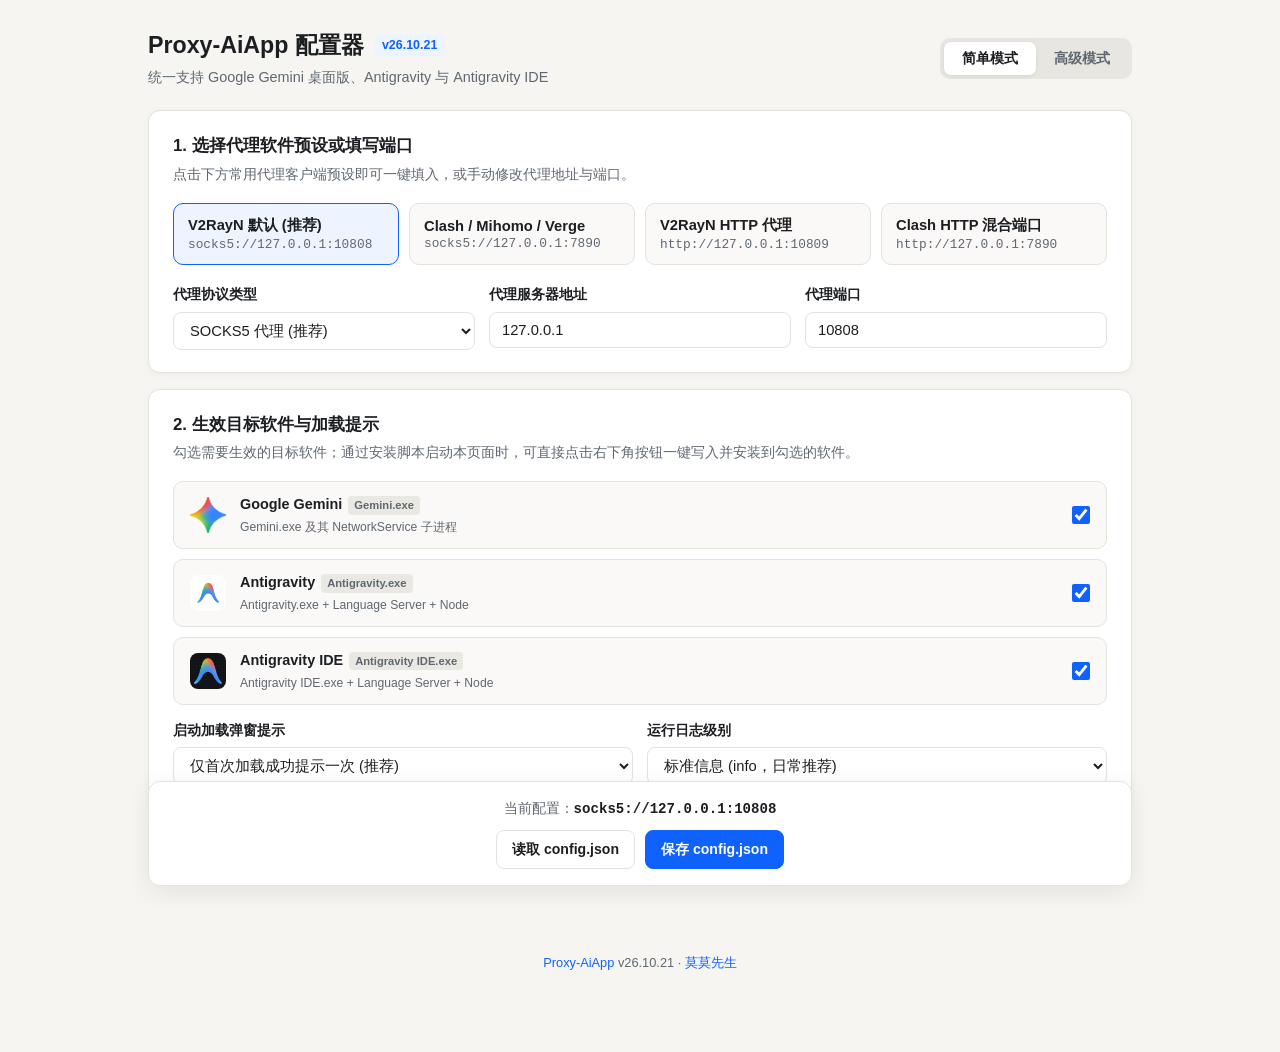
==== index.html @ b47a977d "发布：升级版本至 v26.10.21，优化更新检查逻辑与弹窗按钮文案" ====
<!DOCTYPE html>
<html lang="zh-CN">
<head>
  <meta charset="UTF-8">
  <meta name="viewport" content="width=device-width, initial-scale=1.0">
  <title>Proxy-AiApp 配置器 v26.10.21</title>
  <link rel="icon" type="image/x-icon" href="assets/favicon.ico">
  <link rel="stylesheet" href="assets/css/config-web.css">
</head>
<body>
  <div class="container">
    <div class="header">
      <div class="title-group">
        <h1>
          Proxy-AiApp 配置器
          <span class="badge">v26.10.21</span>
          <span class="badge-online" id="localBridgeBadge">本地直写服务已连接</span>
        </h1>
        <p id="subHeaderText">统一支持 Google Gemini 桌面版、Antigravity 与 Antigravity IDE</p>
      </div>
      <div class="mode-switch">
        <button type="button" class="mode-btn active" id="btnSimple" onclick="setMode('simple')">简单模式</button>
        <button type="button" class="mode-btn" id="btnAdvanced" onclick="setMode('advanced')">高级模式</button>
      </div>
    </div>

    <!-- 第一步：代理服务器设置（简单/高级共用） -->
    <div class="card">
      <div class="card-title">1. 选择代理软件预设或填写端口</div>
      <div class="card-desc">点击下方常用代理客户端预设即可一键填入，或手动修改代理地址与端口。</div>

      <div class="preset-grid">
        <button type="button" class="preset-item active" id="preset-v2ray-socks" onclick="applyPreset('socks5', '127.0.0.1', 10808, 'preset-v2ray-socks')">
          <div class="preset-name">V2RayN 默认 (推荐)</div>
          <div class="preset-detail">socks5://127.0.0.1:10808</div>
        </button>
        <button type="button" class="preset-item" id="preset-clash-socks" onclick="applyPreset('socks5', '127.0.0.1', 7890, 'preset-clash-socks')">
          <div class="preset-name">Clash / Mihomo / Verge</div>
          <div class="preset-detail">socks5://127.0.0.1:7890</div>
        </button>
        <button type="button" class="preset-item" id="preset-v2ray-http" onclick="applyPreset('http', '127.0.0.1', 10809, 'preset-v2ray-http')">
          <div class="preset-name">V2RayN HTTP 代理</div>
          <div class="preset-detail">http://127.0.0.1:10809</div>
        </button>
        <button type="button" class="preset-item" id="preset-clash-http" onclick="applyPreset('http', '127.0.0.1', 7890, 'preset-clash-http')">
          <div class="preset-name">Clash HTTP 混合端口</div>
          <div class="preset-detail">http://127.0.0.1:7890</div>
        </button>
      </div>

      <div class="form-grid">
        <div class="field">
          <label for="proxyType">代理协议类型</label>
          <select id="proxyType" onchange="onFormChange()">
            <option value="socks5">SOCKS5 代理 (推荐)</option>
            <option value="http">HTTP 代理 (支持 CONNECT)</option>
          </select>
        </div>
        <div class="field">
          <label for="proxyHost">代理服务器地址</label>
          <input type="text" id="proxyHost" value="127.0.0.1" placeholder="127.0.0.1" oninput="onFormChange()">
        </div>
        <div class="field">
          <label for="proxyPort">代理端口</label>
          <input type="number" id="proxyPort" value="10808" min="1" max="65535" oninput="onFormChange()">
        </div>
      </div>
    </div>

    <!-- 第二步：生效目标与提示行为 -->
    <div class="card">
      <div class="card-title">2. 生效目标软件与加载提示</div>
      <div class="card-desc">勾选需要生效的目标软件；通过安装脚本启动本页面时，可直接点击右下角按钮一键写入并安装到勾选的软件。</div>

      <div class="app-grid" style="margin-bottom: 16px;">
        <label class="app-check">
          <div class="app-check-main">
            <img class="app-icon" src="assets/img/gemini.png" alt="Google Gemini">
            <div>
              <div class="app-check-title">
                Google Gemini
                <span class="install-tag" id="tagGemini">Gemini.exe</span>
              </div>
              <div class="app-check-sub" id="subGemini">Gemini.exe 及其 NetworkService 子进程</div>
            </div>
          </div>
          <input type="checkbox" id="chkGemini" checked onchange="onTargetCheckChange()">
        </label>
        <label class="app-check">
          <div class="app-check-main">
            <img class="app-icon" src="assets/img/Antigravity.png" alt="Antigravity">
            <div>
              <div class="app-check-title">
                Antigravity
                <span class="install-tag" id="tagAntigravity">Antigravity.exe</span>
              </div>
              <div class="app-check-sub" id="subAntigravity">Antigravity.exe + Language Server + Node</div>
            </div>
          </div>
          <input type="checkbox" id="chkAntigravity" checked onchange="onTargetCheckChange()">
        </label>
        <label class="app-check">
          <div class="app-check-main">
            <img class="app-icon" src="assets/img/Antigravity%20IDE.png" alt="Antigravity IDE">
            <div>
              <div class="app-check-title">
                Antigravity IDE
                <span class="install-tag" id="tagAntigravityIde">Antigravity IDE.exe</span>
              </div>
              <div class="app-check-sub" id="subAntigravityIde">Antigravity IDE.exe + Language Server + Node</div>
            </div>
          </div>
          <input type="checkbox" id="chkAntigravityIde" checked onchange="onTargetCheckChange()">
        </label>
      </div>

      <div class="form-grid">
        <div class="field">
          <label for="uiNotify">启动加载弹窗提示</label>
          <select id="uiNotify" onchange="onFormChange()">
            <option value="once">仅首次加载成功提示一次 (推荐)</option>
            <option value="none">静默运行 (成功时不弹窗)</option>
            <option value="always">每次启动软件都弹窗提示</option>
          </select>
        </div>
        <div class="field">
          <label for="logLevel">运行日志级别</label>
          <select id="logLevel" onchange="onFormChange()">
            <option value="info">标准信息 (info，日常推荐)</option>
            <option value="debug">详细调试 (debug，排查问题时开启)</option>
            <option value="warn">仅警告与错误 (warn)</option>
            <option value="error">仅错误 (error)</option>
          </select>
        </div>
      </div>
    </div>

    <!-- 高级模式专属：协议策略与 FakeIP -->
    <div class="card advanced-only">
      <div class="card-title">3. 网络协议策略与 FakeIP (高级)</div>
      <div class="card-desc">默认已针对 Gemini 与 Antigravity 调优：开启 FakeIP 并阻断 QUIC(UDP) 以强制稳定走 TCP 代理隧道。</div>

      <div class="form-grid">
        <div class="field">
          <label for="fakeIpEnabled">FakeIP 虚拟域名映射</label>
          <select id="fakeIpEnabled" onchange="onFormChange()">
            <option value="true">开启 (推荐，防 DNS 污染并按域名分流)</option>
            <option value="false">关闭</option>
          </select>
        </div>
        <div class="field">
          <label for="fakeIpCidr">FakeIP 地址池网段</label>
          <input type="text" id="fakeIpCidr" value="198.18.0.0/15" oninput="onFormChange()">
        </div>
        <div class="field">
          <label for="udpMode">UDP / QUIC 处理策略</label>
          <select id="udpMode" onchange="onFormChange()">
            <option value="block">阻断 UDP 迫使回退 TCP (block，推荐最稳)</option>
            <option value="auto">自动 (SOCKS5 尝试 UDP Associate)</option>
            <option value="proxy">强制走 SOCKS5 UDP 代理 (proxy)</option>
            <option value="direct">UDP 直连 (direct)</option>
          </select>
        </div>
        <div class="field">
          <label for="ipv6Mode">IPv6 处理策略</label>
          <select id="ipv6Mode" onchange="onFormChange()">
            <option value="block">阻止纯 IPv6 连接防泄漏 (block，推荐)</option>
            <option value="proxy">IPv6 走代理 (proxy)</option>
            <option value="direct">IPv6 直连 (direct)</option>
          </select>
        </div>
        <div class="field">
          <label for="dnsMode">DNS (53 端口) 策略</label>
          <select id="dnsMode" onchange="onFormChange()">
            <option value="direct">直连并配合 FakeIP 拦截 (direct，推荐)</option>
            <option value="proxy">53 端口走代理 (proxy)</option>
          </select>
        </div>
        <div class="field">
          <label for="allowedPorts">允许走代理的目标端口 (逗号分隔)</label>
          <input type="text" id="allowedPorts" value="80, 443" placeholder="80, 443 (留空表示全部端口)" oninput="onFormChange()">
        </div>
      </div>
    </div>

    <!-- 高级模式专属：超时与进程列表 -->
    <div class="card advanced-only">
      <div class="card-title">4. 超时控制与目标进程列表 (高级)</div>
      <div class="card-desc">一行一个进程名，子进程注入器会按此列表自动注入代理 Hook。</div>

      <div class="form-grid" style="margin-bottom: 14px;">
        <div class="field">
          <label for="connectTimeout">连接超时 (毫秒)</label>
          <input type="number" id="connectTimeout" value="5000" min="500" max="60000" oninput="onFormChange()">
        </div>
        <div class="field">
          <label for="sendTimeout">发送超时 (毫秒)</label>
          <input type="number" id="sendTimeout" value="5000" min="500" max="60000" oninput="onFormChange()">
        </div>
        <div class="field">
          <label for="recvTimeout">接收超时 (毫秒)</label>
          <input type="number" id="recvTimeout" value="5000" min="500" max="60000" oninput="onFormChange()">
        </div>
      </div>

      <div class="field">
        <label for="targetProcesses">目标进程列表 (每行一个可执行文件名)</label>
        <textarea id="targetProcesses" rows="6" class="json-area" style="min-height: 130px;" oninput="onFormChange()"></textarea>
      </div>
    </div>

    <!-- 高级模式专属：JSON 实时预览 -->
    <div class="card advanced-only">
      <div class="card-title">5. config.json 实时预览</div>
      <div class="card-desc">可以直接复制下方内容保存到应用目录的 config.json 中。</div>
      <textarea id="jsonPreview" class="json-area" readonly></textarea>
    </div>

    <!-- 底部操作栏 -->
    <div class="action-bar">
      <div class="status-text">
        当前配置：<strong id="summaryText">socks5://127.0.0.1:10808</strong>
      </div>
      <div class="btn-group">
        <input type="file" id="fileInput" accept=".json,application/json" style="display:none" onchange="onFileSelected(event)">
        <button type="button" class="btn" id="btnOpenFile" onclick="openConfigFile()">读取 config.json</button>
        <button type="button" class="btn btn-primary" id="btnSaveOnly" onclick="saveConfigFile()">保存 config.json</button>
        <button type="button" class="btn btn-success" id="btnSaveAndInstall" style="display:none" onclick="saveAndInstall()">保存并一键安装到勾选软件</button>
      </div>
    </div>

    <div class="footer">
      <a href="https://github.com/hcllmsx/proxy-aiapp" target="_blank" rel="noopener">Proxy-AiApp</a> v26.10.21 · <a href="https://space.bilibili.com/255947051" target="_blank" rel="noopener">莫莫先生</a>
    </div>
  </div>

  <div class="toast" id="toast">已保存</div>

  <script src="assets/js/config-web.js"></script>
</body>
</html>
---- assets/css/config-web.css ----
:root {
  --bg: #f6f5f2;
  --card: #ffffff;
  --border: #e4e2dd;
  --text: #1c1e21;
  --muted: #606770;
  --accent: #0f62fe;
  --accent-hover: #0043ce;
  --accent-soft: #edf4ff;
  --success: #198038;
  --success-bg: #defbe6;
  --warn: #b28600;
  --radius: 12px;
  --shadow: 0 2px 10px rgba(0, 0, 0, 0.04);
}

* {
  box-sizing: border-box;
  margin: 0;
  padding: 0;
}

body {
  font-family: -apple-system, BlinkMacSystemFont, "Segoe UI", "Microsoft YaHei", sans-serif;
  background: var(--bg);
  color: var(--text);
  line-height: 1.5;
  padding: 28px 16px 80px;
}

.container {
  max-width: 984px;
  margin: 0 auto;
}

/* 顶部栏 */
.header {
  display: flex;
  flex-wrap: wrap;
  align-items: center;
  justify-content: space-between;
  gap: 16px;
  margin-bottom: 22px;
}

.title-group h1 {
  font-size: 1.45rem;
  font-weight: 700;
  display: flex;
  align-items: center;
  gap: 10px;
}

.badge {
  font-size: 0.78rem;
  font-weight: 600;
  padding: 2px 8px;
  border-radius: 6px;
  background: var(--accent-soft);
  color: var(--accent);
}

.badge-online {
  font-size: 0.76rem;
  font-weight: 600;
  padding: 2px 9px;
  border-radius: 6px;
  background: var(--success-bg);
  color: var(--success);
  display: none;
}

.title-group p {
  color: var(--muted);
  font-size: 0.9rem;
  margin-top: 4px;
}

/* 模式切换按钮组 */
.mode-switch {
  display: inline-flex;
  background: #e8e6e1;
  padding: 4px;
  border-radius: 10px;
}

.mode-btn {
  border: none;
  background: transparent;
  color: var(--muted);
  font-size: 0.9rem;
  font-weight: 600;
  padding: 7px 18px;
  border-radius: 7px;
  cursor: pointer;
  transition: all 0.15s ease;
}

.mode-btn.active {
  background: var(--card);
  color: var(--text);
  box-shadow: 0 1px 4px rgba(0, 0, 0, 0.08);
}

/* 卡片通用 */
.card {
  background: var(--card);
  border: 1px solid var(--border);
  border-radius: var(--radius);
  padding: 22px 24px;
  margin-bottom: 16px;
  box-shadow: var(--shadow);
}

.card-title {
  font-size: 1.05rem;
  font-weight: 700;
  margin-bottom: 6px;
  display: flex;
  align-items: center;
  justify-content: space-between;
}

.card-desc {
  font-size: 0.86rem;
  color: var(--muted);
  margin-bottom: 18px;
}

/* 一键预设网格 */
.preset-grid {
  display: grid;
  grid-template-columns: repeat(auto-fit, minmax(175px, 1fr));
  gap: 10px;
  margin-bottom: 20px;
}

.preset-item {
  border: 1.5px solid var(--border);
  border-radius: 10px;
  padding: 12px 14px;
  cursor: pointer;
  background: #faf9f7;
  transition: all 0.15s ease;
  text-align: left;
}

.preset-item:hover {
  border-color: var(--accent);
  background: var(--accent-soft);
}

.preset-item.active {
  border-color: var(--accent);
  background: var(--accent-soft);
}

.preset-name {
  font-weight: 700;
  font-size: 0.92rem;
  color: var(--text);
}

.preset-detail {
  font-size: 0.8rem;
  color: var(--muted);
  margin-top: 2px;
  font-family: ui-monospace, SFMono-Regular, Consolas, monospace;
}

/* 表单布局 */
.form-grid {
  display: grid;
  grid-template-columns: repeat(auto-fit, minmax(200px, 1fr));
  gap: 14px;
}

.field {
  display: flex;
  flex-direction: column;
  gap: 6px;
}

.field label {
  font-size: 0.85rem;
  font-weight: 600;
  color: var(--text);
}

.field input,
.field select,
.field textarea {
  width: 100%;
  padding: 9px 12px;
  border: 1px solid var(--border);
  border-radius: 8px;
  font-size: 0.92rem;
  background: #fff;
  color: var(--text);
  outline: none;
  transition: border-color 0.15s ease;
}

.field input:focus,
.field select:focus,
.field textarea:focus {
  border-color: var(--accent);
}

/* 目标应用勾选框 */
.app-grid {
  display: flex;
  flex-direction: column;
  gap: 10px;
}

.app-check {
  display: flex;
  align-items: center;
  justify-content: space-between;
  gap: 14px;
  padding: 12px 16px;
  border: 1px solid var(--border);
  border-radius: 10px;
  background: #faf9f7;
  cursor: pointer;
  user-select: none;
  transition: border-color 0.15s ease, background 0.15s ease;
}

.app-check:hover {
  border-color: var(--accent);
  background: var(--accent-soft);
}

.app-check-main {
  display: flex;
  align-items: center;
  gap: 14px;
  flex: 1;
  min-width: 0;
}

.app-icon {
  width: 36px;
  height: 36px;
  border-radius: 8px;
  object-fit: contain;
  flex-shrink: 0;
}

.app-check input[type="checkbox"] {
  width: 18px;
  height: 18px;
  accent-color: var(--accent);
  flex-shrink: 0;
  cursor: pointer;
}

.app-check-title {
  font-size: 0.9rem;
  font-weight: 600;
  display: flex;
  align-items: center;
  gap: 6px;
  flex-wrap: wrap;
}

.install-tag {
  font-size: 0.7rem;
  font-weight: 600;
  padding: 1px 6px;
  border-radius: 4px;
  background: #eae8e3;
  color: var(--muted);
}

.install-tag.installed {
  background: var(--success-bg);
  color: var(--success);
}

.app-check-sub {
  font-size: 0.76rem;
  color: var(--muted);
  margin-top: 2px;
  word-break: break-all;
}

/* 底部操作栏 */
.action-bar {
  position: sticky;
  bottom: 14px;
  background: rgba(255, 255, 255, 0.96);
  backdrop-filter: blur(8px);
  border: 1px solid var(--border);
  border-radius: var(--radius);
  padding: 16px 24px;
  display: flex;
  flex-direction: column;
  align-items: center;
  justify-content: center;
  text-align: center;
  gap: 10px;
  box-shadow: 0 6px 24px rgba(0, 0, 0, 0.08);
  z-index: 20;
}

.status-text {
  font-size: 0.88rem;
  color: var(--muted);
}

.status-text strong {
  color: var(--text);
  font-family: ui-monospace, SFMono-Regular, Consolas, monospace;
}

.btn-group {
  display: flex;
  flex-wrap: wrap;
  align-items: center;
  justify-content: center;
  gap: 10px;
}

.btn {
  border: 1px solid var(--border);
  background: #ffffff;
  color: var(--text);
  font-size: 0.88rem;
  font-weight: 600;
  padding: 9px 15px;
  border-radius: 8px;
  cursor: pointer;
  transition: all 0.15s ease;
}

.btn:hover {
  background: #f3f1ed;
}

.btn-primary {
  background: var(--accent);
  border-color: var(--accent);
  color: #ffffff;
}

.btn-primary:hover {
  background: var(--accent-hover);
}

.btn-success {
  background: var(--success);
  border-color: var(--success);
  color: #ffffff;
}

.btn-success:hover {
  background: #0e6027;
}

.advanced-only {
  display: none;
}

body.mode-advanced .advanced-only {
  display: block;
}

.json-area {
  width: 100%;
  padding: 12px 14px;
  border: 1px solid var(--border);
  border-radius: 8px;
  background: #faf9f7;
  color: var(--text);
  outline: none;
  font-family: ui-monospace, SFMono-Regular, Consolas, monospace;
  font-size: 0.84rem;
  min-height: 240px;
  resize: vertical;
  line-height: 1.5;
}

.toast {
  position: fixed;
  top: 20px;
  right: 20px;
  background: #1e293b;
  color: #ffffff;
  padding: 10px 18px;
  border-radius: 8px;
  font-size: 0.86rem;
  opacity: 0;
  pointer-events: none;
  transform: translateY(-8px);
  transition: all 0.2s ease;
  z-index: 100;
}

.toast.show {
  opacity: 1;
  transform: translateY(0);
}

.footer {
  margin-top: 24px;
  text-align: center;
  font-size: 0.8rem;
  color: var(--muted);
}

.footer a {
  color: var(--accent);
  text-decoration: none;
}
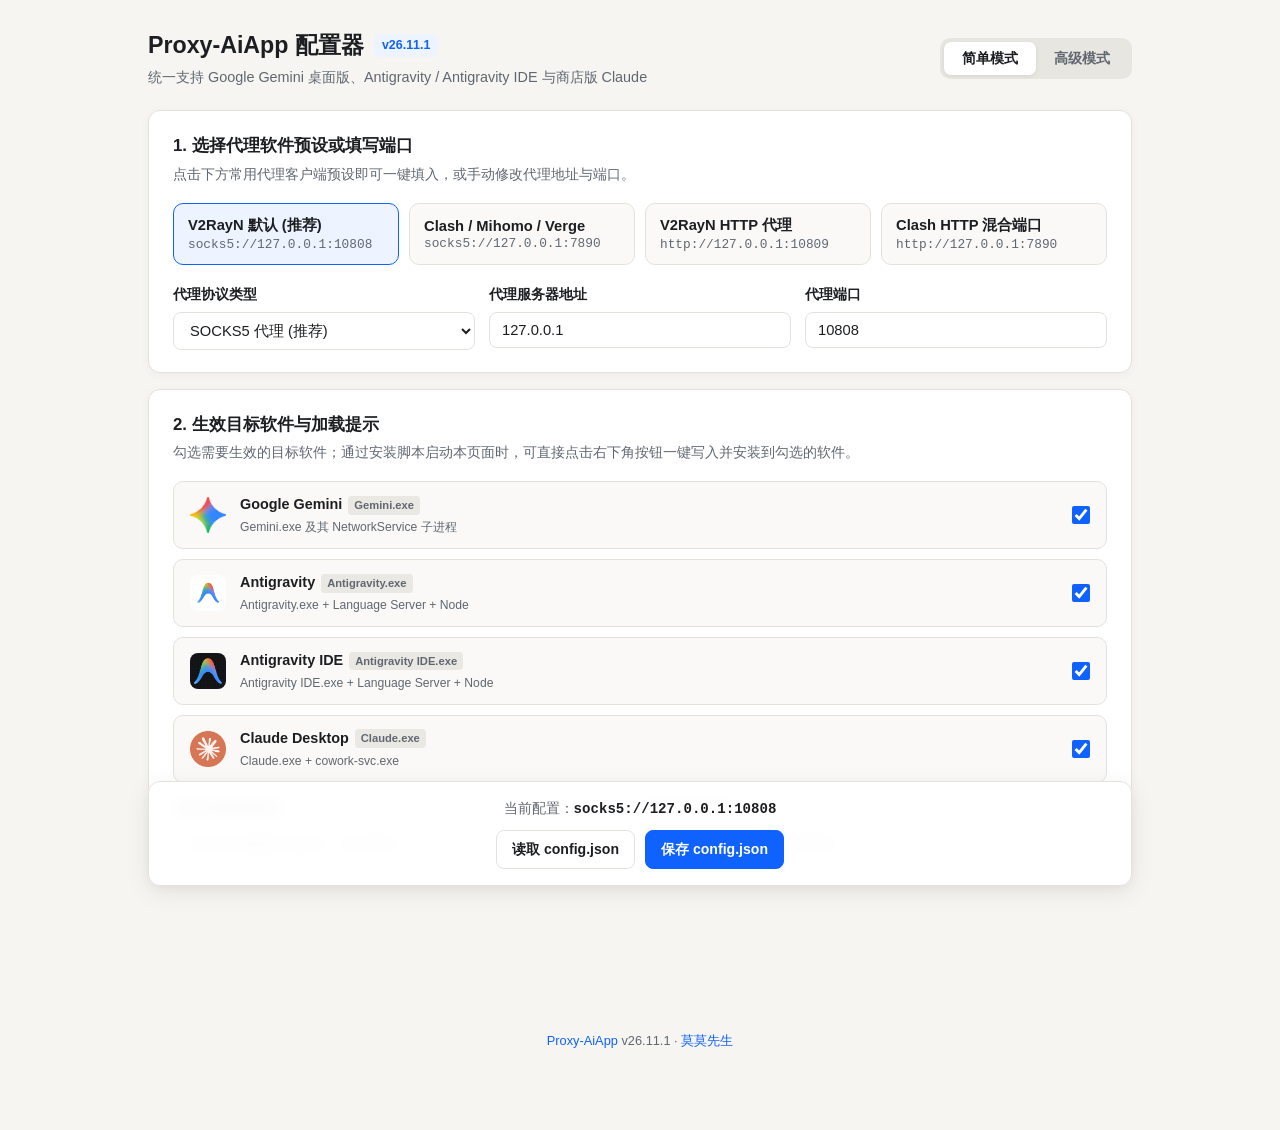
==== commit 717ef893: "发布：升级版本至 v26.11.1，新增微软商店版 Claude Desktop 支持与进程自动关闭重启" ====
--- a/index.html
+++ b/index.html
@@ -3,7 +3,7 @@
 <head>
   <meta charset="UTF-8">
   <meta name="viewport" content="width=device-width, initial-scale=1.0">
-  <title>Proxy-AiApp 配置器 v26.10.21</title>
+  <title>Proxy-AiApp 配置器 v26.11.1</title>
   <link rel="icon" type="image/x-icon" href="assets/favicon.ico">
   <link rel="stylesheet" href="assets/css/config-web.css">
 </head>
@@ -13,10 +13,10 @@
       <div class="title-group">
         <h1>
           Proxy-AiApp 配置器
-          <span class="badge">v26.10.21</span>
+          <span class="badge">v26.11.1</span>
           <span class="badge-online" id="localBridgeBadge">本地直写服务已连接</span>
         </h1>
-        <p id="subHeaderText">统一支持 Google Gemini 桌面版、Antigravity 与 Antigravity IDE</p>
+        <p id="subHeaderText">统一支持 Google Gemini 桌面版、Antigravity / Antigravity IDE 与商店版 Claude</p>
       </div>
       <div class="mode-switch">
         <button type="button" class="mode-btn active" id="btnSimple" onclick="setMode('simple')">简单模式</button>
@@ -111,6 +111,19 @@
             </div>
           </div>
           <input type="checkbox" id="chkAntigravityIde" checked onchange="onTargetCheckChange()">
+        </label>
+        <label class="app-check">
+          <div class="app-check-main">
+            <img class="app-icon" src="assets/img/Claude.png" alt="Claude Desktop">
+            <div>
+              <div class="app-check-title">
+                Claude Desktop
+                <span class="install-tag" id="tagClaude">Claude.exe</span>
+              </div>
+              <div class="app-check-sub" id="subClaude">Claude.exe + cowork-svc.exe</div>
+            </div>
+          </div>
+          <input type="checkbox" id="chkClaude" checked onchange="onTargetCheckChange()">
         </label>
       </div>
 
@@ -230,7 +243,7 @@
     </div>
 
     <div class="footer">
-      <a href="https://github.com/hcllmsx/proxy-aiapp" target="_blank" rel="noopener">Proxy-AiApp</a> v26.10.21 · <a href="https://space.bilibili.com/255947051" target="_blank" rel="noopener">莫莫先生</a>
+      <a href="https://github.com/hcllmsx/proxy-aiapp" target="_blank" rel="noopener">Proxy-AiApp</a> v26.11.1 · <a href="https://space.bilibili.com/255947051" target="_blank" rel="noopener">莫莫先生</a>
     </div>
   </div>
 
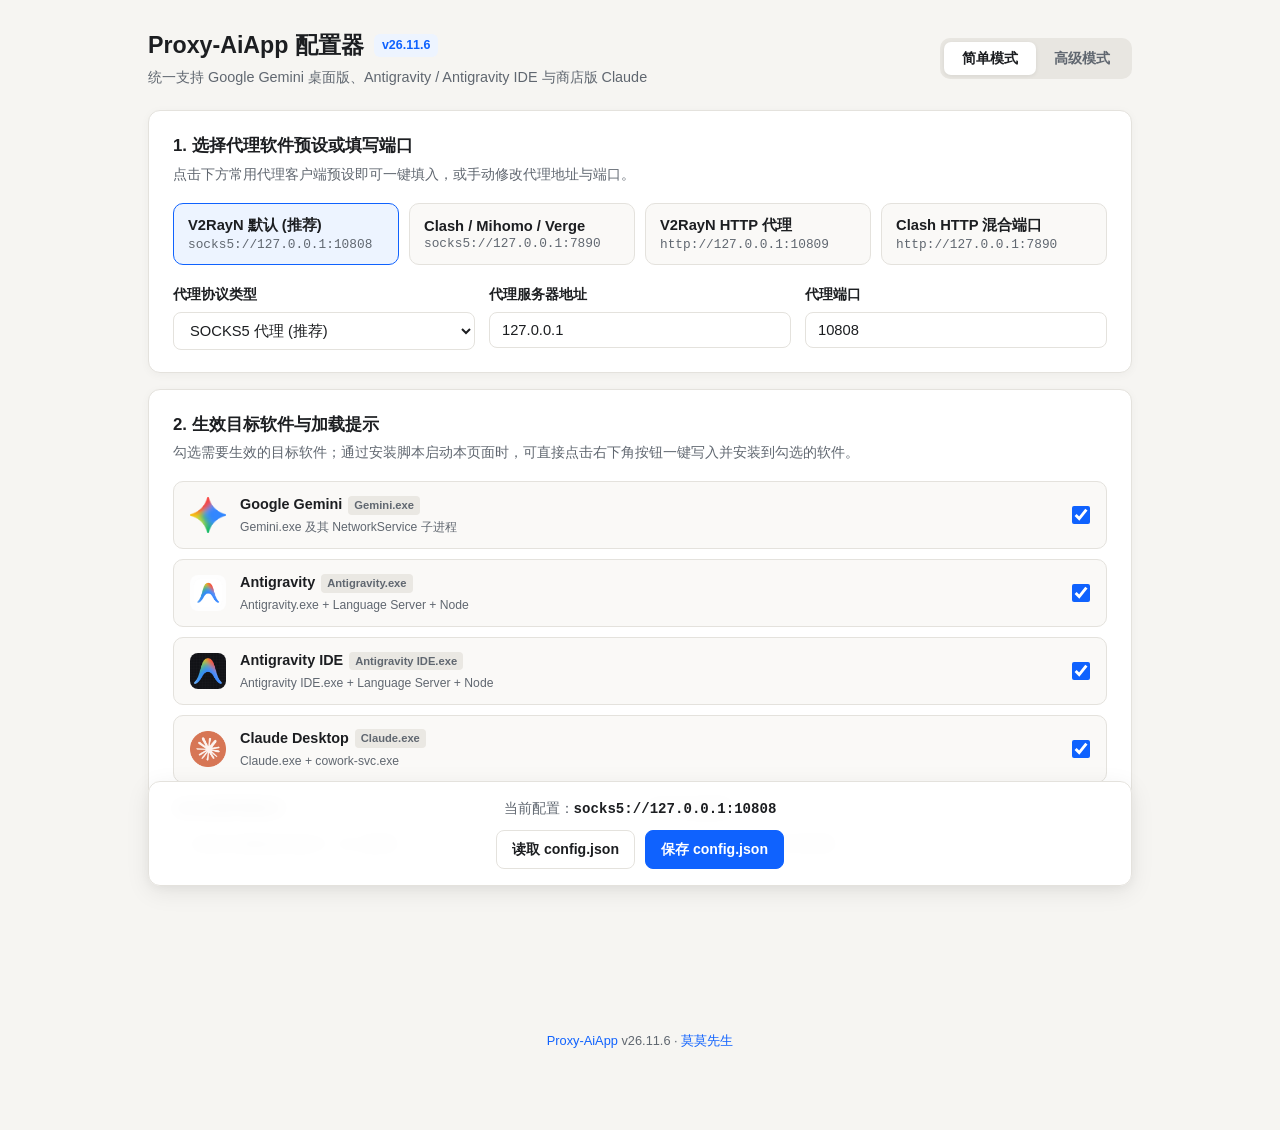
==== commit 3317b2bc: "发布：升级版本至 v26.11.6，修复 Gemini 版本目录比较并清理旧版本残留代理，优化启动日志与 CLI 定位性能" ====
--- a/index.html
+++ b/index.html
@@ -3,7 +3,7 @@
 <head>
   <meta charset="UTF-8">
   <meta name="viewport" content="width=device-width, initial-scale=1.0">
-  <title>Proxy-AiApp 配置器 v26.11.1</title>
+  <title>Proxy-AiApp 配置器 v26.11.6</title>
   <link rel="icon" type="image/x-icon" href="assets/favicon.ico">
   <link rel="stylesheet" href="assets/css/config-web.css">
 </head>
@@ -13,7 +13,7 @@
       <div class="title-group">
         <h1>
           Proxy-AiApp 配置器
-          <span class="badge">v26.11.1</span>
+          <span class="badge">v26.11.6</span>
           <span class="badge-online" id="localBridgeBadge">本地直写服务已连接</span>
         </h1>
         <p id="subHeaderText">统一支持 Google Gemini 桌面版、Antigravity / Antigravity IDE 与商店版 Claude</p>
@@ -243,7 +243,8 @@
     </div>
 
     <div class="footer">
-      <a href="https://github.com/hcllmsx/proxy-aiapp" target="_blank" rel="noopener">Proxy-AiApp</a> v26.11.1 · <a href="https://space.bilibili.com/255947051" target="_blank" rel="noopener">莫莫先生</a>
+      <a href="https://github.com/hcllmsx/proxy-aiapp" target="_blank" rel="noopener">Proxy-AiApp</a> v26.11.6 · <a href="https://space.bilibili.com/255947051" target="_blank" rel="noopener">莫莫先生</a>
+      <div class="update-notice" id="updateNotice" style="display:none"></div>
     </div>
   </div>
 
--- a/assets/css/config-web.css
+++ b/assets/css/config-web.css
@@ -415,3 +415,13 @@
   color: var(--accent);
   text-decoration: none;
 }
+
+.update-notice {
+  margin-top: 6px;
+  color: var(--warn);
+}
+
+.update-notice a {
+  color: inherit;
+  font-weight: 600;
+}
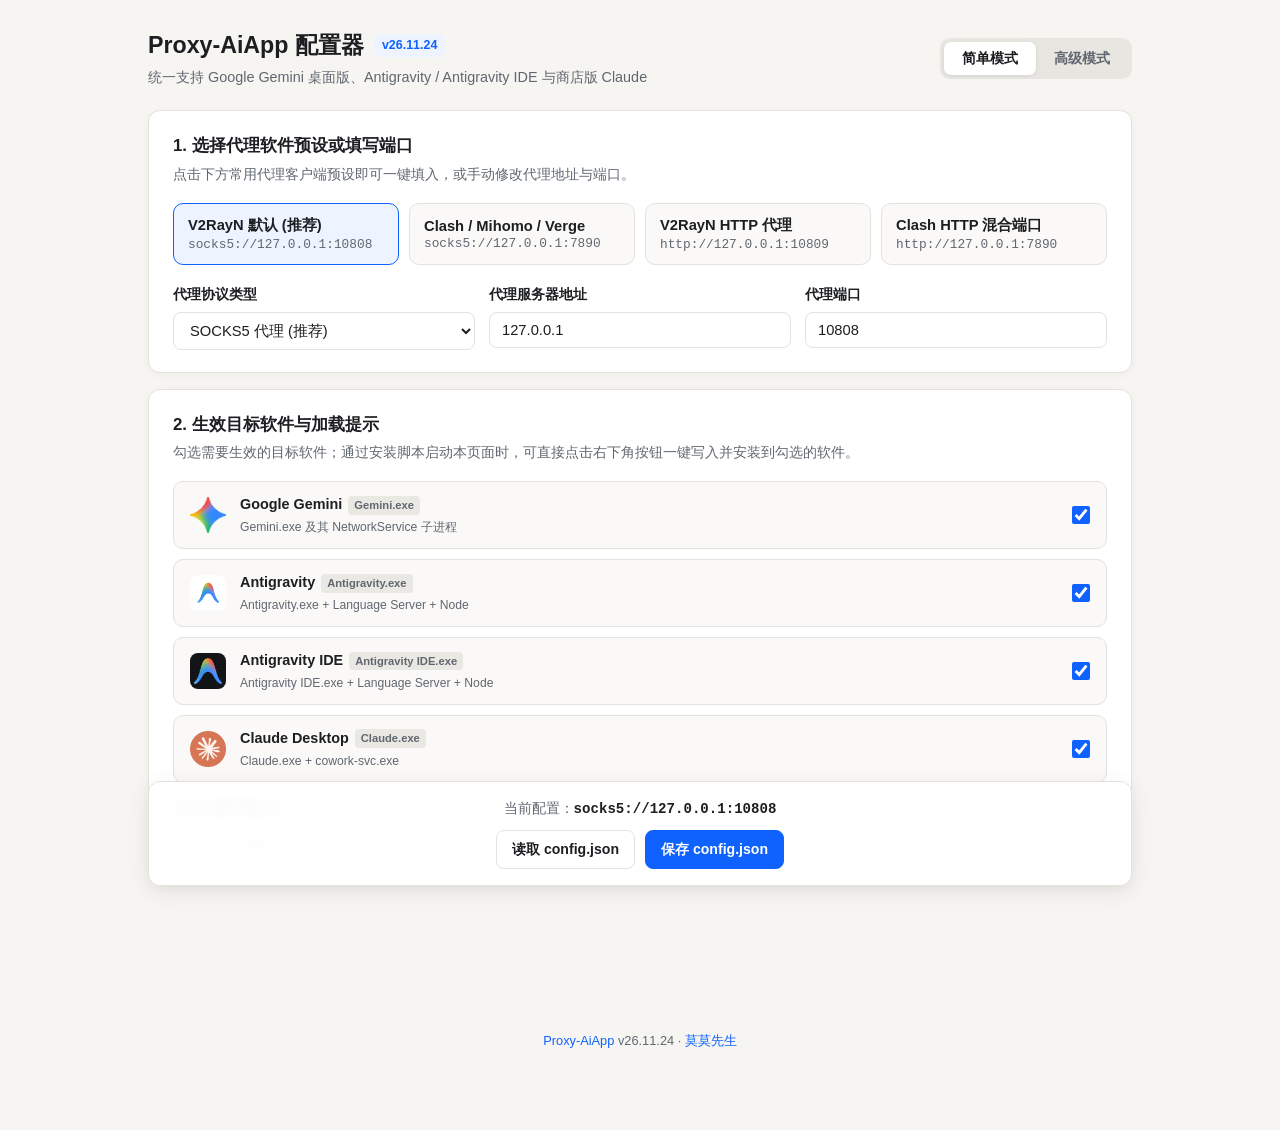
==== commit e13691aa: "发布：升级版本至 v26.11.24，安装脚本菜单状态按未检测/未安装/已安装分色高亮" ====
--- a/index.html
+++ b/index.html
@@ -3,7 +3,7 @@
 <head>
   <meta charset="UTF-8">
   <meta name="viewport" content="width=device-width, initial-scale=1.0">
-  <title>Proxy-AiApp 配置器 v26.11.6</title>
+  <title>Proxy-AiApp 配置器 v26.11.24</title>
   <link rel="icon" type="image/x-icon" href="assets/favicon.ico">
   <link rel="stylesheet" href="assets/css/config-web.css">
 </head>
@@ -13,7 +13,7 @@
       <div class="title-group">
         <h1>
           Proxy-AiApp 配置器
-          <span class="badge">v26.11.6</span>
+          <span class="badge">v26.11.24</span>
           <span class="badge-online" id="localBridgeBadge">本地直写服务已连接</span>
         </h1>
         <p id="subHeaderText">统一支持 Google Gemini 桌面版、Antigravity / Antigravity IDE 与商店版 Claude</p>
@@ -243,7 +243,7 @@
     </div>
 
     <div class="footer">
-      <a href="https://github.com/hcllmsx/proxy-aiapp" target="_blank" rel="noopener">Proxy-AiApp</a> v26.11.6 · <a href="https://space.bilibili.com/255947051" target="_blank" rel="noopener">莫莫先生</a>
+      <a href="https://github.com/hcllmsx/proxy-aiapp" target="_blank" rel="noopener">Proxy-AiApp</a> v26.11.24 · <a href="https://space.bilibili.com/255947051" target="_blank" rel="noopener">莫莫先生</a>
       <div class="update-notice" id="updateNotice" style="display:none"></div>
     </div>
   </div>
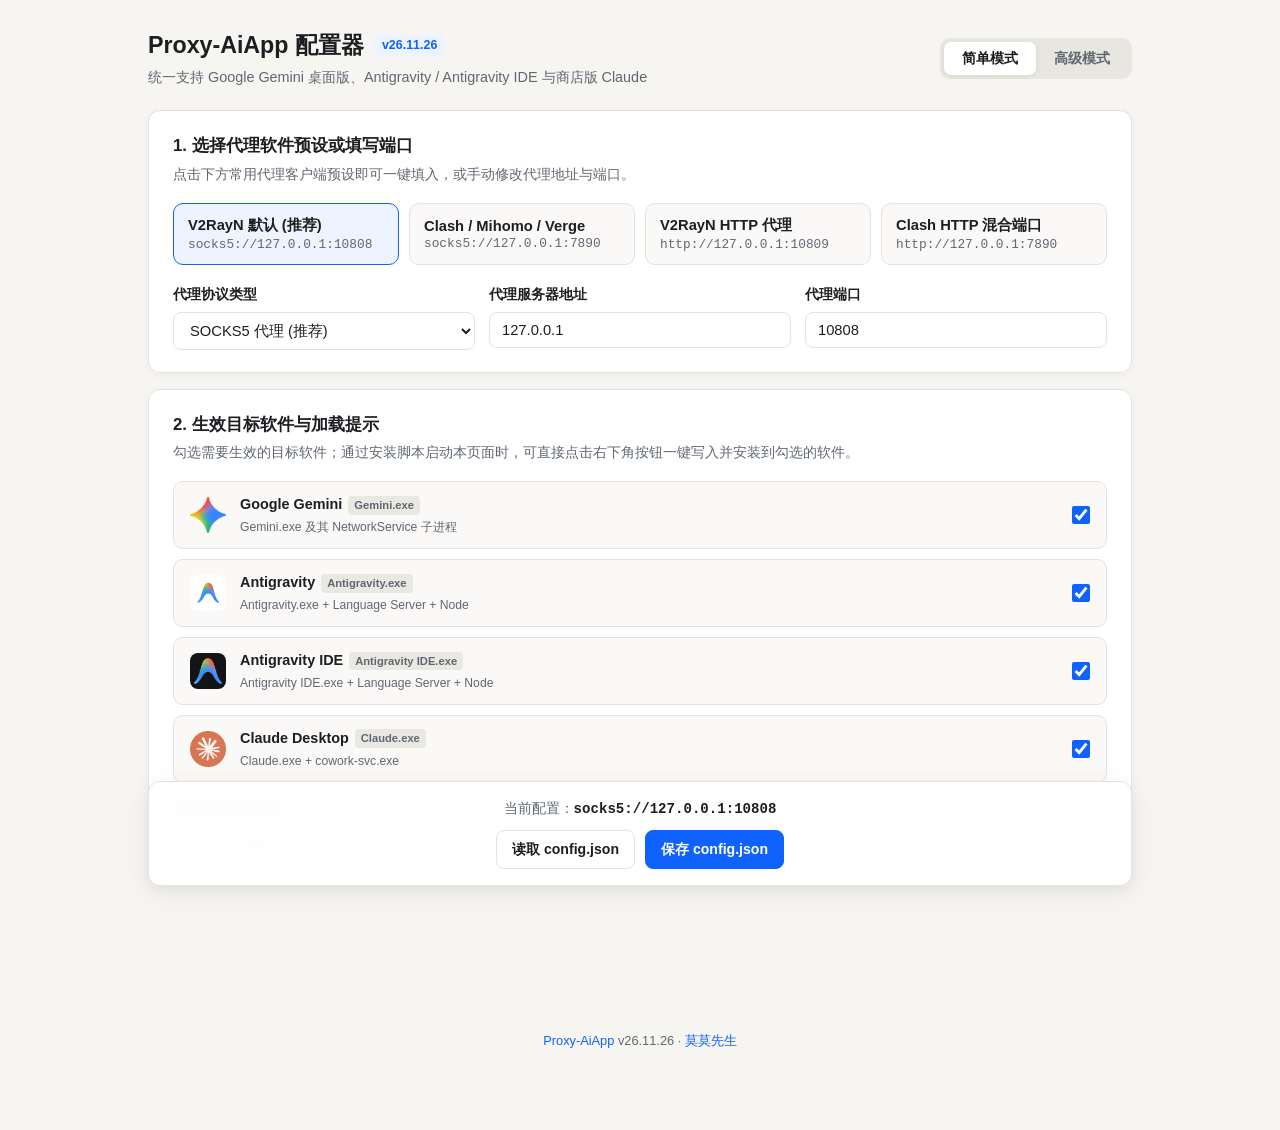
==== commit 93037a7f: "发布：升级版本至 v26.11.26，Antigravity 内置浏览器纳入全量代理 Hook，安装菜单第 3 项改为仅安装未安装软件" ====
--- a/index.html
+++ b/index.html
@@ -3,7 +3,7 @@
 <head>
   <meta charset="UTF-8">
   <meta name="viewport" content="width=device-width, initial-scale=1.0">
-  <title>Proxy-AiApp 配置器 v26.11.24</title>
+  <title>Proxy-AiApp 配置器 v26.11.26</title>
   <link rel="icon" type="image/x-icon" href="assets/favicon.ico">
   <link rel="stylesheet" href="assets/css/config-web.css">
 </head>
@@ -13,7 +13,7 @@
       <div class="title-group">
         <h1>
           Proxy-AiApp 配置器
-          <span class="badge">v26.11.24</span>
+          <span class="badge">v26.11.26</span>
           <span class="badge-online" id="localBridgeBadge">本地直写服务已连接</span>
         </h1>
         <p id="subHeaderText">统一支持 Google Gemini 桌面版、Antigravity / Antigravity IDE 与商店版 Claude</p>
@@ -243,7 +243,7 @@
     </div>
 
     <div class="footer">
-      <a href="https://github.com/hcllmsx/proxy-aiapp" target="_blank" rel="noopener">Proxy-AiApp</a> v26.11.24 · <a href="https://space.bilibili.com/255947051" target="_blank" rel="noopener">莫莫先生</a>
+      <a href="https://github.com/hcllmsx/proxy-aiapp" target="_blank" rel="noopener">Proxy-AiApp</a> v26.11.26 · <a href="https://space.bilibili.com/255947051" target="_blank" rel="noopener">莫莫先生</a>
       <div class="update-notice" id="updateNotice" style="display:none"></div>
     </div>
   </div>
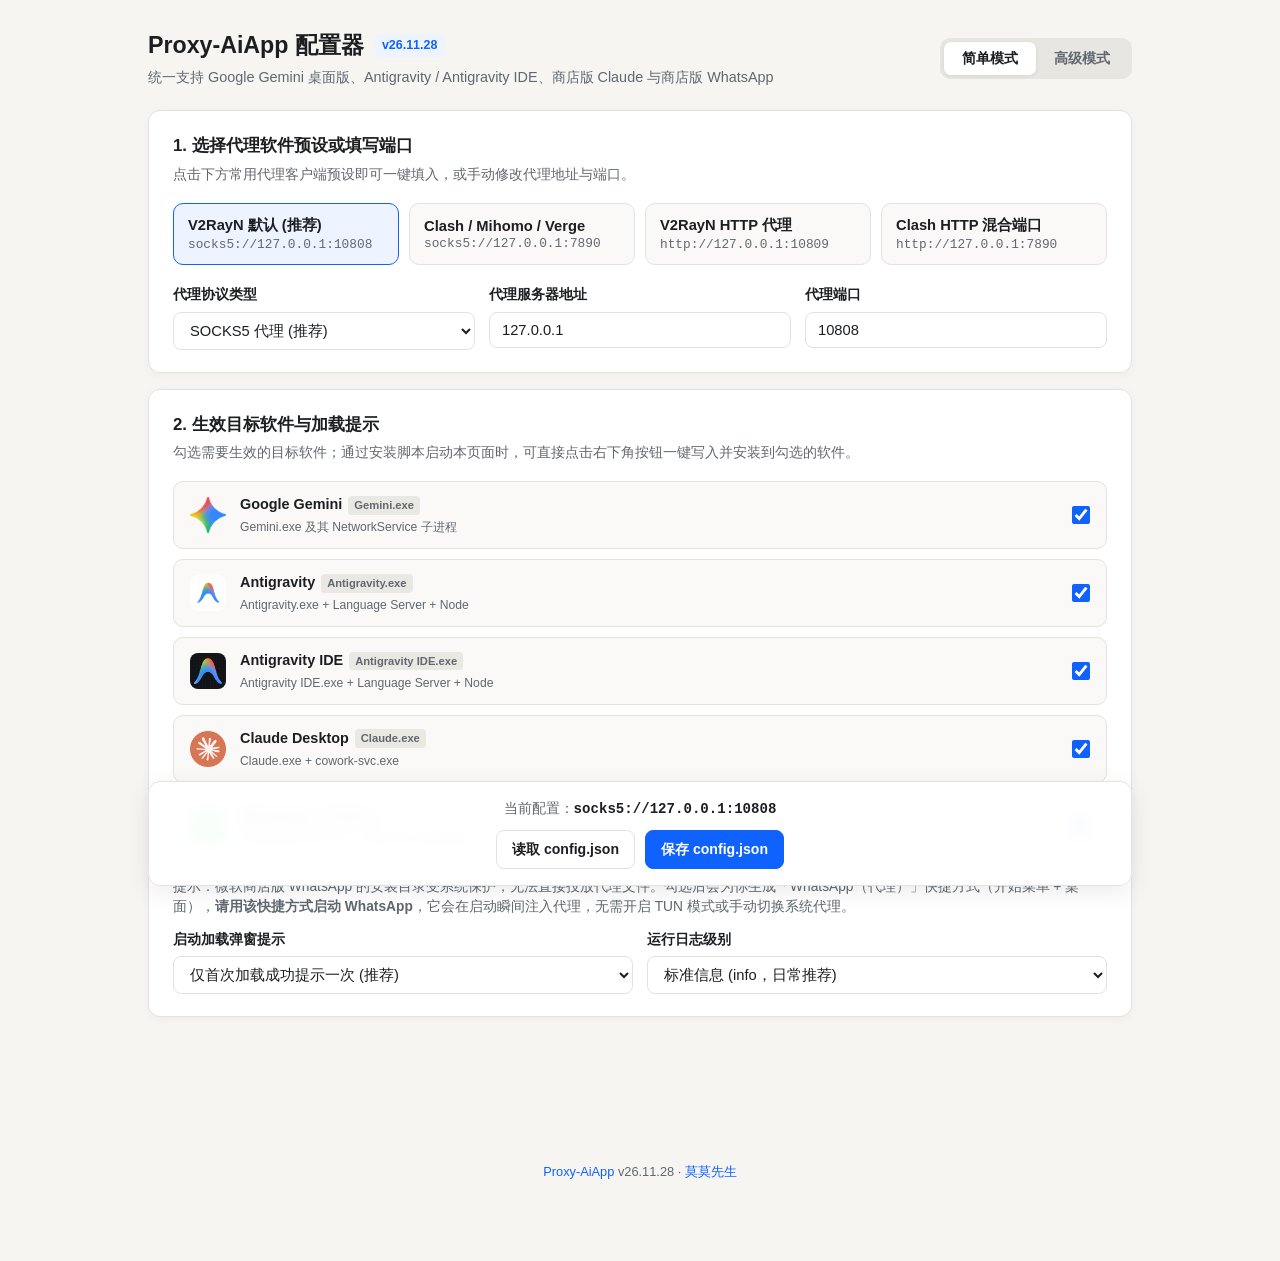
==== commit e2782ac6: "发布：升级版本至 v26.11.28，新增商店版 WhatsApp 启动器支持" ====
--- a/index.html
+++ b/index.html
@@ -3,7 +3,7 @@
 <head>
   <meta charset="UTF-8">
   <meta name="viewport" content="width=device-width, initial-scale=1.0">
-  <title>Proxy-AiApp 配置器 v26.11.26</title>
+  <title>Proxy-AiApp 配置器 v26.11.28</title>
   <link rel="icon" type="image/x-icon" href="assets/favicon.ico">
   <link rel="stylesheet" href="assets/css/config-web.css">
 </head>
@@ -13,10 +13,10 @@
       <div class="title-group">
         <h1>
           Proxy-AiApp 配置器
-          <span class="badge">v26.11.26</span>
+          <span class="badge">v26.11.28</span>
           <span class="badge-online" id="localBridgeBadge">本地直写服务已连接</span>
         </h1>
-        <p id="subHeaderText">统一支持 Google Gemini 桌面版、Antigravity / Antigravity IDE 与商店版 Claude</p>
+        <p id="subHeaderText">统一支持 Google Gemini 桌面版、Antigravity / Antigravity IDE、商店版 Claude 与商店版 WhatsApp</p>
       </div>
       <div class="mode-switch">
         <button type="button" class="mode-btn active" id="btnSimple" onclick="setMode('simple')">简单模式</button>
@@ -125,6 +125,23 @@
           </div>
           <input type="checkbox" id="chkClaude" checked onchange="onTargetCheckChange()">
         </label>
+        <label class="app-check">
+          <div class="app-check-main">
+            <img class="app-icon" src="assets/img/WhatsApp.png" alt="WhatsApp">
+            <div>
+              <div class="app-check-title">
+                WhatsApp
+                <span class="install-tag" id="tagWhatsApp">启动器注入</span>
+              </div>
+              <div class="app-check-sub" id="subWhatsApp">WhatsApp.Root.exe + WebView2 网络进程</div>
+            </div>
+          </div>
+          <input type="checkbox" id="chkWhatsApp" checked onchange="onTargetCheckChange()">
+        </label>
+      </div>
+
+      <div class="card-desc" style="margin-bottom: 12px;">
+        提示：微软商店版 WhatsApp 的安装目录受系统保护，无法直接投放代理文件。勾选后会为你生成「WhatsApp（代理）」快捷方式（开始菜单 + 桌面），<strong>请用该快捷方式启动 WhatsApp</strong>，它会在启动瞬间注入代理，无需开启 TUN 模式或手动切换系统代理。
       </div>
 
       <div class="form-grid">
@@ -243,7 +260,7 @@
     </div>
 
     <div class="footer">
-      <a href="https://github.com/hcllmsx/proxy-aiapp" target="_blank" rel="noopener">Proxy-AiApp</a> v26.11.26 · <a href="https://space.bilibili.com/255947051" target="_blank" rel="noopener">莫莫先生</a>
+      <a href="https://github.com/hcllmsx/proxy-aiapp" target="_blank" rel="noopener">Proxy-AiApp</a> v26.11.28 · <a href="https://space.bilibili.com/255947051" target="_blank" rel="noopener">莫莫先生</a>
       <div class="update-notice" id="updateNotice" style="display:none"></div>
     </div>
   </div>
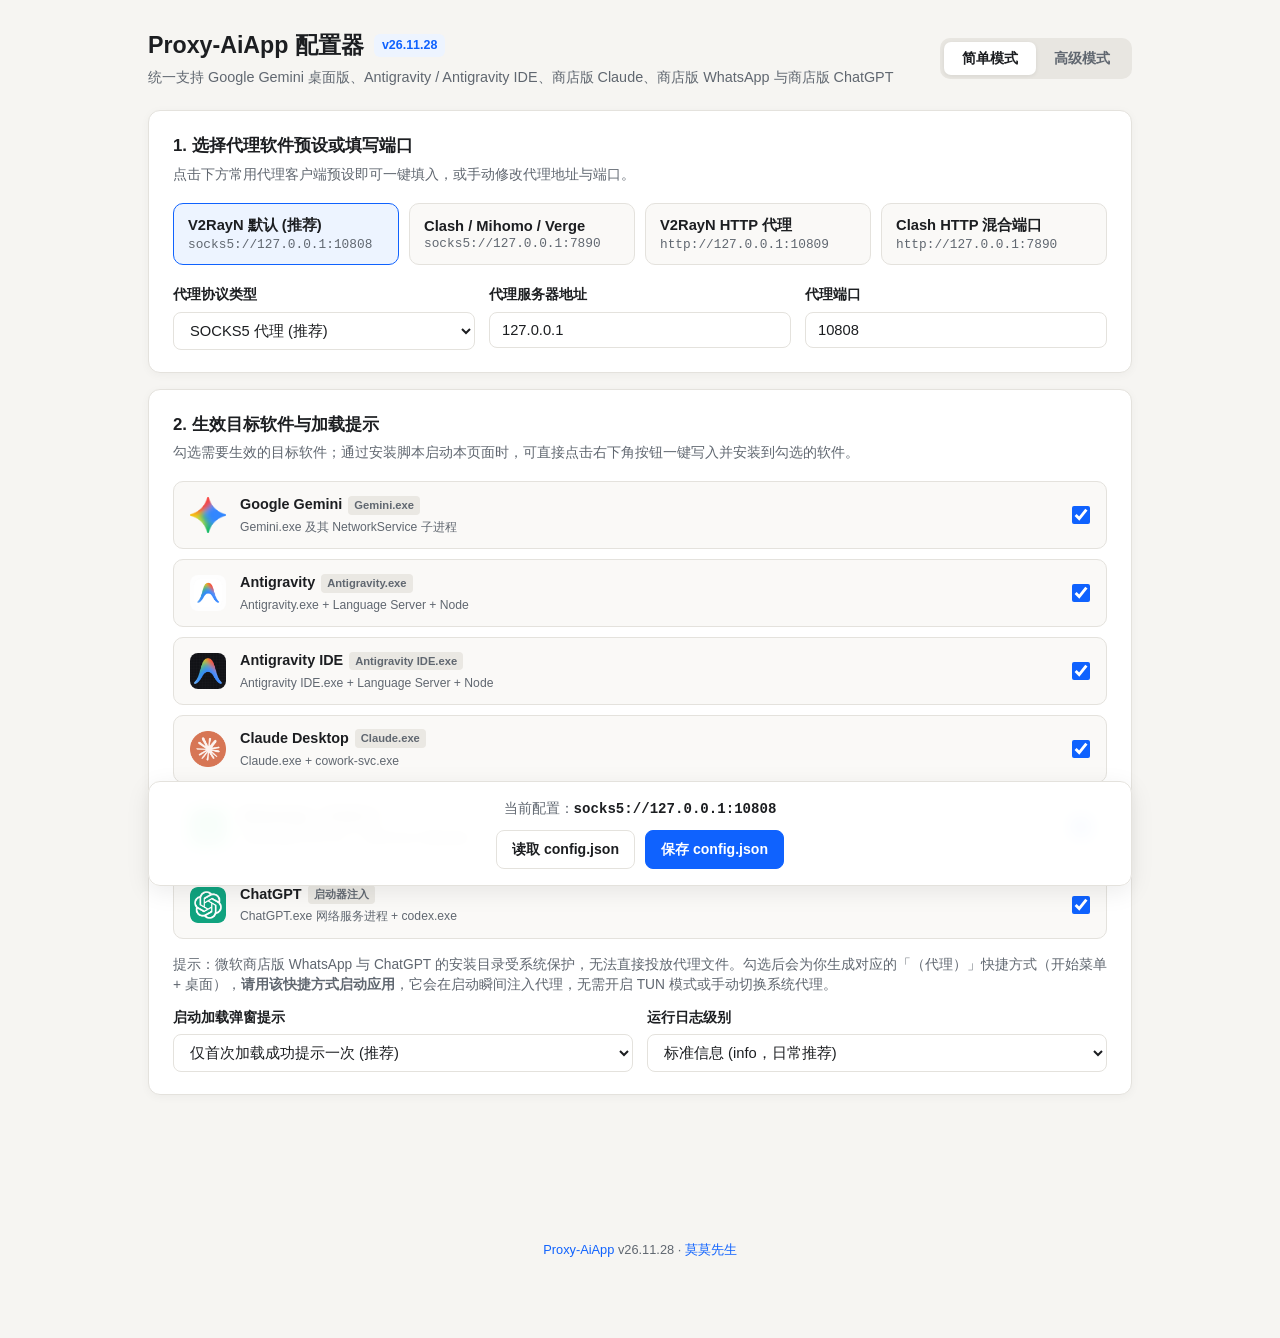
==== commit 42c2f741: "新增：支持商店版 ChatGPT 启动器注入并检测登录端口冲突" ====
--- a/index.html
+++ b/index.html
@@ -16,7 +16,7 @@
           <span class="badge">v26.11.28</span>
           <span class="badge-online" id="localBridgeBadge">本地直写服务已连接</span>
         </h1>
-        <p id="subHeaderText">统一支持 Google Gemini 桌面版、Antigravity / Antigravity IDE、商店版 Claude 与商店版 WhatsApp</p>
+        <p id="subHeaderText">统一支持 Google Gemini 桌面版、Antigravity / Antigravity IDE、商店版 Claude、商店版 WhatsApp 与商店版 ChatGPT</p>
       </div>
       <div class="mode-switch">
         <button type="button" class="mode-btn active" id="btnSimple" onclick="setMode('simple')">简单模式</button>
@@ -138,10 +138,23 @@
           </div>
           <input type="checkbox" id="chkWhatsApp" checked onchange="onTargetCheckChange()">
         </label>
+        <label class="app-check">
+          <div class="app-check-main">
+            <img class="app-icon" src="assets/img/ChatGPT.png" alt="ChatGPT">
+            <div>
+              <div class="app-check-title">
+                ChatGPT
+                <span class="install-tag" id="tagChatGPT">启动器注入</span>
+              </div>
+              <div class="app-check-sub" id="subChatGPT">ChatGPT.exe 网络服务进程 + codex.exe</div>
+            </div>
+          </div>
+          <input type="checkbox" id="chkChatGPT" checked onchange="onTargetCheckChange()">
+        </label>
       </div>
 
       <div class="card-desc" style="margin-bottom: 12px;">
-        提示：微软商店版 WhatsApp 的安装目录受系统保护，无法直接投放代理文件。勾选后会为你生成「WhatsApp（代理）」快捷方式（开始菜单 + 桌面），<strong>请用该快捷方式启动 WhatsApp</strong>，它会在启动瞬间注入代理，无需开启 TUN 模式或手动切换系统代理。
+        提示：微软商店版 WhatsApp 与 ChatGPT 的安装目录受系统保护，无法直接投放代理文件。勾选后会为你生成对应的「（代理）」快捷方式（开始菜单 + 桌面），<strong>请用该快捷方式启动应用</strong>，它会在启动瞬间注入代理，无需开启 TUN 模式或手动切换系统代理。
       </div>
 
       <div class="form-grid">
